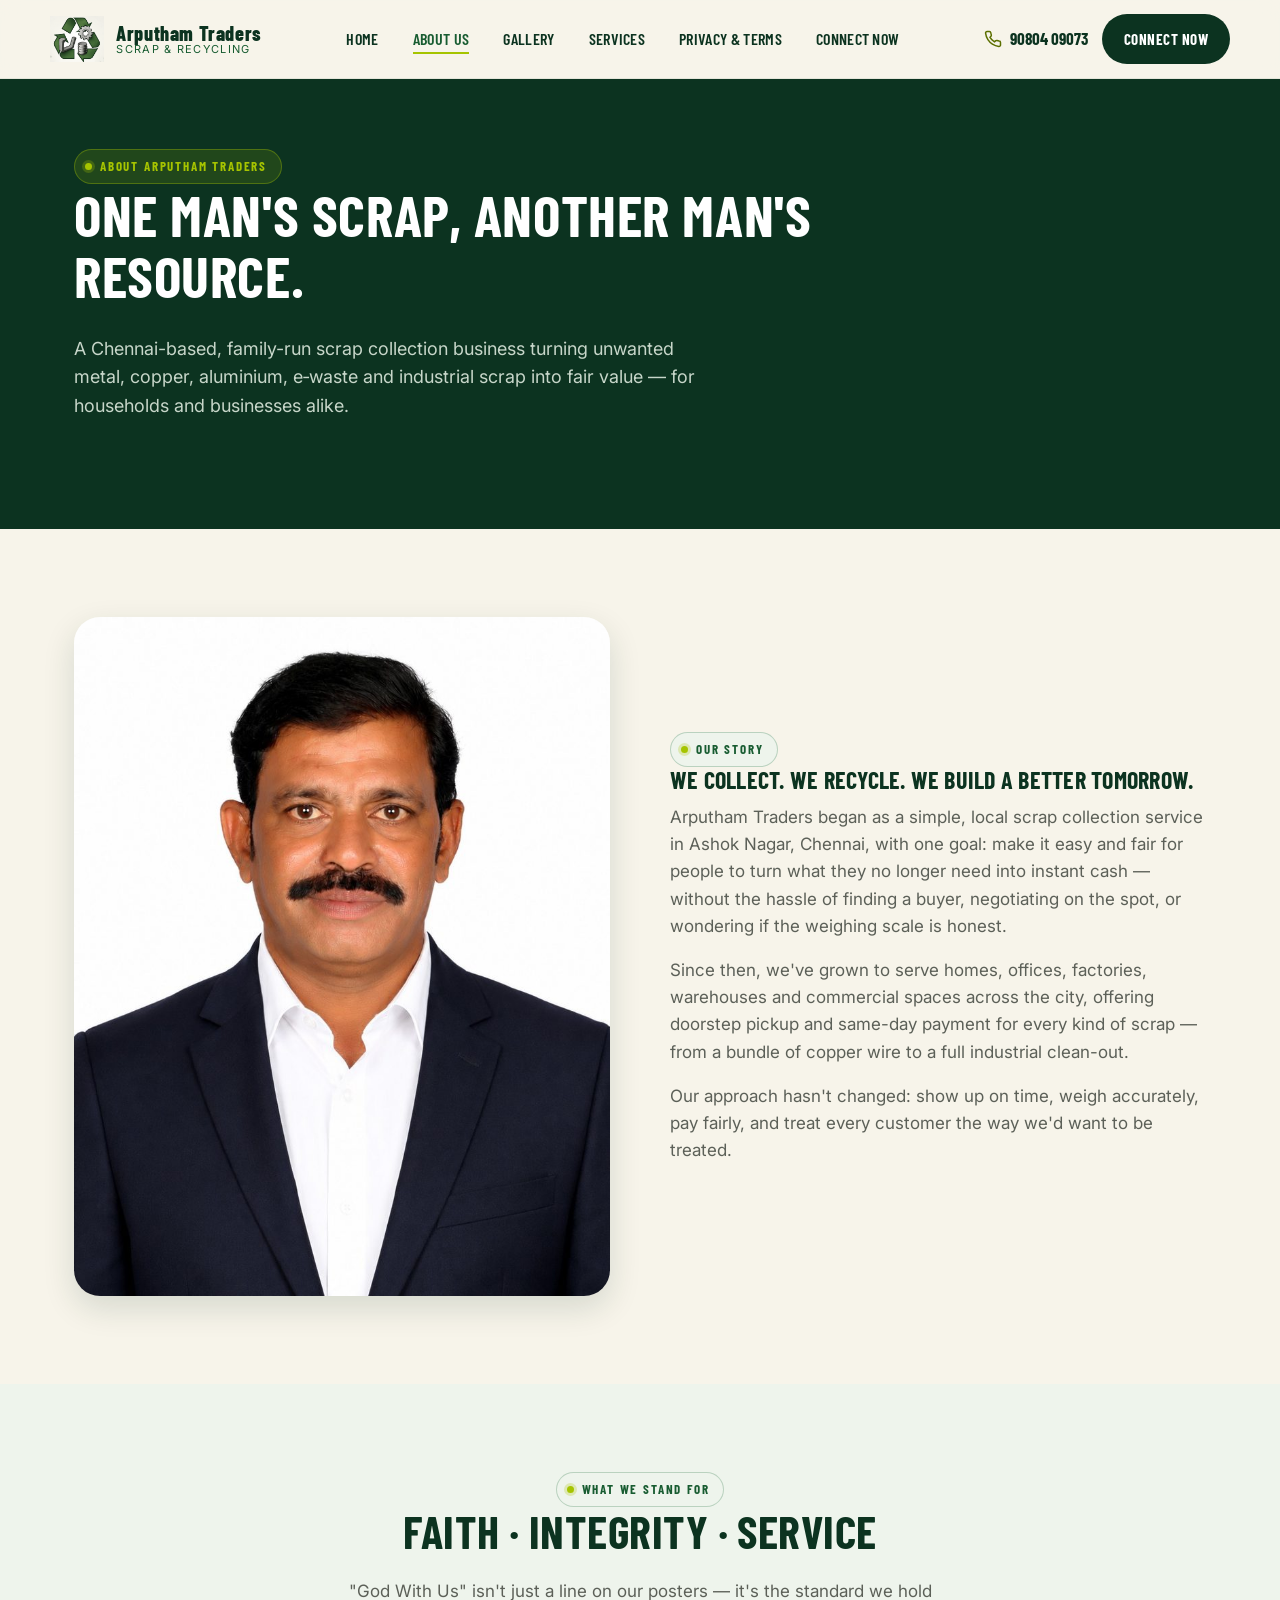
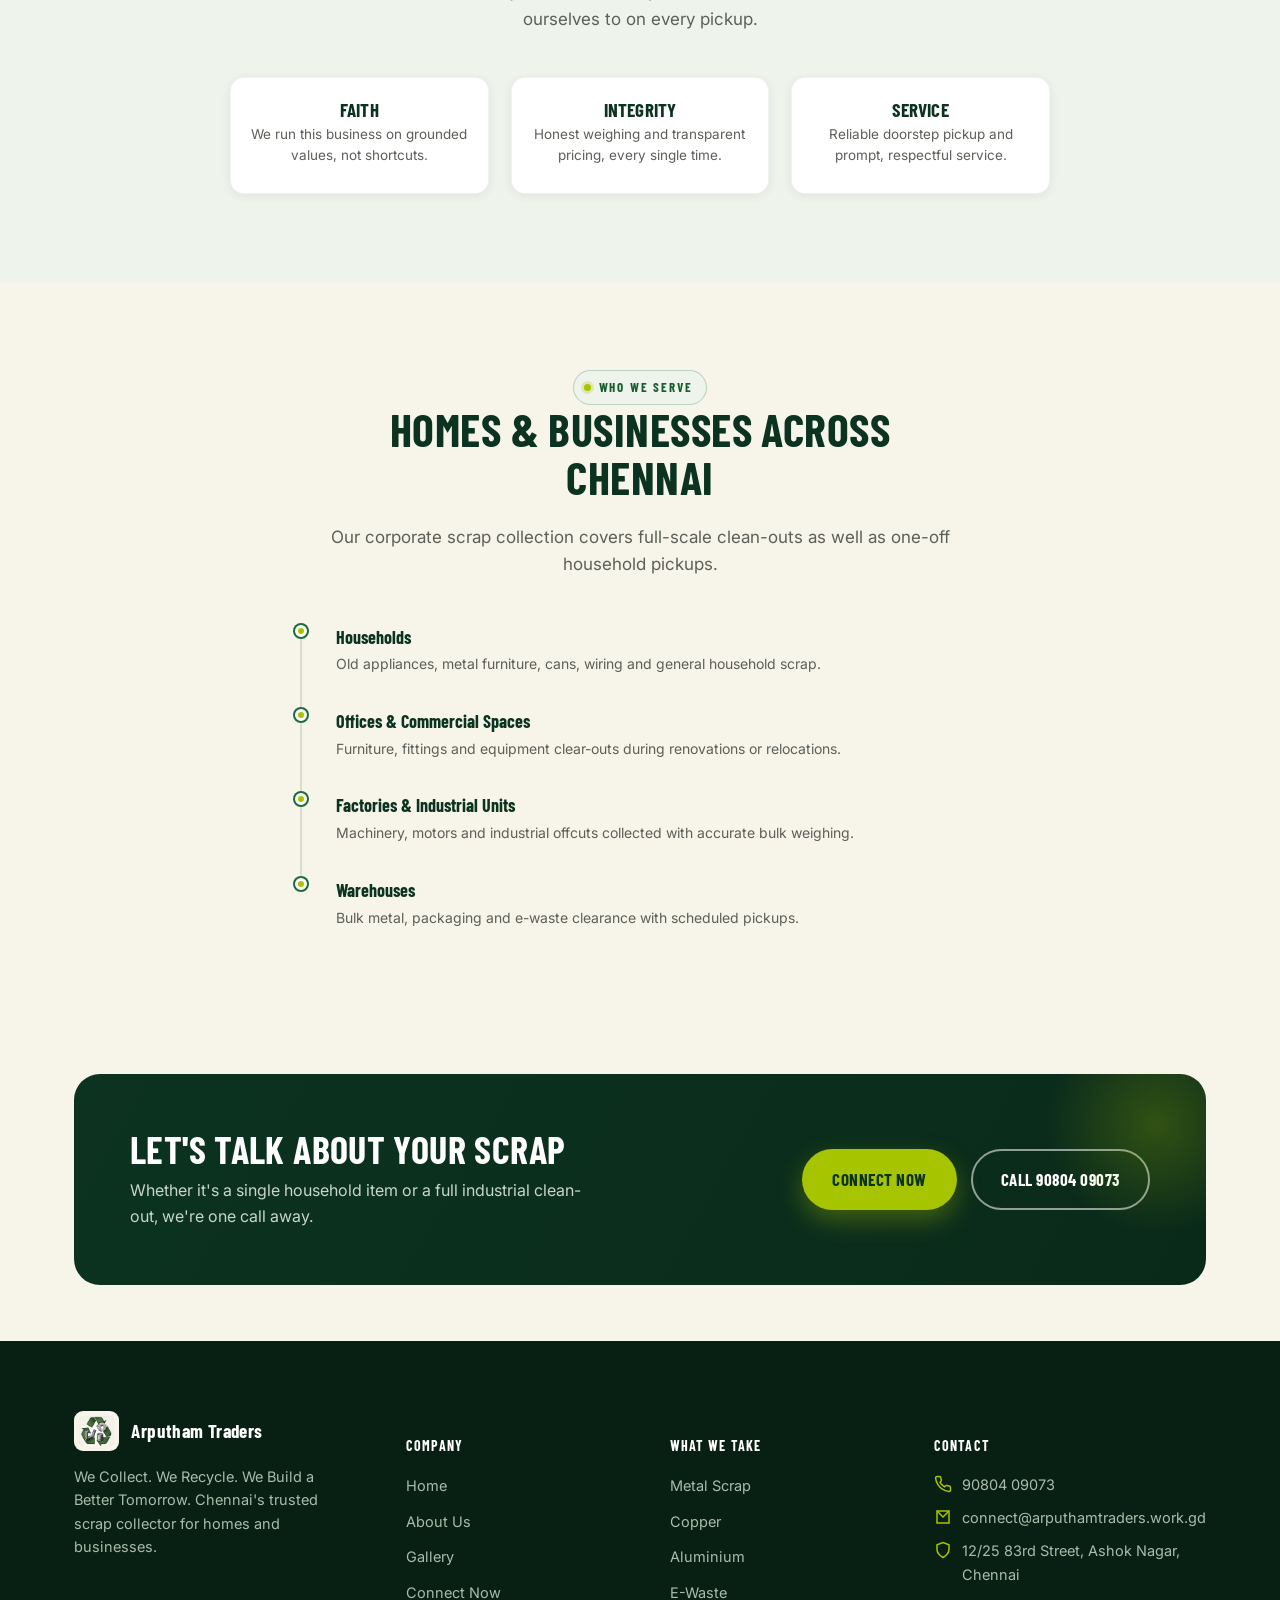
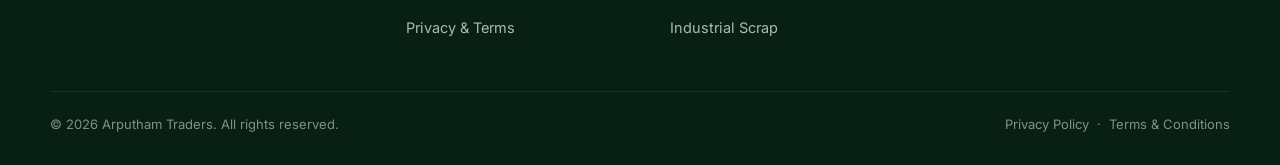
==== about.html @ af2c3561 "new site" ====
<!DOCTYPE html>
<html lang="en">
<head>
<meta charset="UTF-8">
<meta name="viewport" content="width=device-width, initial-scale=1.0">
<title>About Us | Arputham Traders</title>
<meta name="description" content="Learn about Arputham Traders — Chennai's family-run scrap collection business built on faith, integrity and service.">
<link rel="icon" href="assets/img/logo_icon.png">
<link rel="preconnect" href="https://fonts.googleapis.com">
<link href="https://fonts.googleapis.com/css2?family=Barlow+Condensed:wght@600;700;800&family=Inter:wght@400;500;600;700&display=swap" rel="stylesheet">
<link rel="stylesheet" href="assets/css/style.css">
</head>
<body>

<header class="site-header">
  <div class="container nav">
    <a href="index.html" class="brand">
      <img src="assets/img/logo_icon.png" alt="Arputham Traders logo">
      <span class="brand-text"><strong>Arputham Traders</strong><span>Scrap &amp; Recycling</span></span>
    </a>
    <ul class="nav-links">
      <li><a href="index.html" data-page="index.html">Home</a></li>
      <li><a href="about.html" data-page="about.html" class="active">About Us</a></li>
      <li><a href="gallery.html" data-page="gallery.html">Gallery</a></li>
      <li><a href="index.html#services">Services</a></li>
      <li><a href="legal.html" data-page="legal.html">Privacy &amp; Terms</a></li>
      <li><a href="connect.html" data-page="connect.html">Connect Now</a></li>
    </ul>
    <div class="nav-cta">
      <a class="nav-phone" href="tel:+919080409073">
        <svg viewBox="0 0 24 24" fill="none" stroke="currentColor" stroke-width="2"><path d="M22 16.9v3a2 2 0 0 1-2.2 2 19.8 19.8 0 0 1-8.6-3.1 19.5 19.5 0 0 1-6-6A19.8 19.8 0 0 1 2.1 4.2 2 2 0 0 1 4.1 2h3a2 2 0 0 1 2 1.7c.1.9.3 1.8.6 2.7a2 2 0 0 1-.5 2.1L8 9.8a16 16 0 0 0 6 6l1.3-1.3a2 2 0 0 1 2.1-.5c.9.3 1.8.5 2.7.6a2 2 0 0 1 1.9 2z"/></svg>
        90804 09073
      </a>
      <a href="connect.html" class="btn btn--dark btn--sm">Connect Now</a>
    </div>
    <button class="nav-toggle" aria-label="Toggle menu" aria-expanded="false">
      <span></span><span></span><span></span>
    </button>
  </div>
</header>

<section class="about-hero">
  <div class="container" data-reveal>
    <span class="eyebrow">About Arputham Traders</span>
    <h1>One Man's Scrap, Another Man's Resource.</h1>
    <p>A Chennai-based, family-run scrap collection business turning unwanted metal, copper, aluminium, e‑waste and industrial scrap into fair value — for households and businesses alike.</p>
  </div>
</section>

<section class="section">
  <div class="container story-grid">
    <div data-reveal>
      <img src="assets/img/founder.jpg" alt="Founder of Arputham Traders">
    </div>
    <div data-reveal style="--i:1">
      <span class="eyebrow">Our Story</span>
      <h2>We Collect. We Recycle. We Build a Better Tomorrow.</h2>
      <p style="color:var(--muted); font-size:17px;">Arputham Traders began as a simple, local scrap collection service in Ashok Nagar, Chennai, with one goal: make it easy and fair for people to turn what they no longer need into instant cash — without the hassle of finding a buyer, negotiating on the spot, or wondering if the weighing scale is honest.</p>
      <p style="color:var(--muted); font-size:17px;">Since then, we've grown to serve homes, offices, factories, warehouses and commercial spaces across the city, offering doorstep pickup and same-day payment for every kind of scrap — from a bundle of copper wire to a full industrial clean-out.</p>
      <p style="color:var(--muted); font-size:17px;">Our approach hasn't changed: show up on time, weigh accurately, pay fairly, and treat every customer the way we'd want to be treated.</p>
    </div>
  </div>
</section>

<section class="section section--tint">
  <div class="container">
    <div class="section-head center" data-reveal>
      <span class="eyebrow">What We Stand For</span>
      <h2>Faith &middot; Integrity &middot; Service</h2>
      <p>"God With Us" isn't just a line on our posters — it's the standard we hold ourselves to on every pickup.</p>
    </div>
    <div class="cats" data-reveal-group style="grid-template-columns:repeat(3,1fr); max-width:820px; margin:0 auto;">
      <div class="cat-card" data-reveal>
        <h4>Faith</h4>
        <p>We run this business on grounded values, not shortcuts.</p>
      </div>
      <div class="cat-card" data-reveal style="--i:1">
        <h4>Integrity</h4>
        <p>Honest weighing and transparent pricing, every single time.</p>
      </div>
      <div class="cat-card" data-reveal style="--i:2">
        <h4>Service</h4>
        <p>Reliable doorstep pickup and prompt, respectful service.</p>
      </div>
    </div>
  </div>
</section>

<section class="section">
  <div class="container">
    <div class="section-head center" data-reveal>
      <span class="eyebrow">Who We Serve</span>
      <h2>Homes &amp; Businesses Across Chennai</h2>
      <p>Our corporate scrap collection covers full-scale clean-outs as well as one-off household pickups.</p>
    </div>
    <ul class="timeline" data-reveal-group style="max-width:680px; margin:0 auto;">
      <li data-reveal>
        <strong>Households</strong>
        <span>Old appliances, metal furniture, cans, wiring and general household scrap.</span>
      </li>
      <li data-reveal style="--i:1">
        <strong>Offices &amp; Commercial Spaces</strong>
        <span>Furniture, fittings and equipment clear-outs during renovations or relocations.</span>
      </li>
      <li data-reveal style="--i:2">
        <strong>Factories &amp; Industrial Units</strong>
        <span>Machinery, motors and industrial offcuts collected with accurate bulk weighing.</span>
      </li>
      <li data-reveal style="--i:3">
        <strong>Warehouses</strong>
        <span>Bulk metal, packaging and e-waste clearance with scheduled pickups.</span>
      </li>
    </ul>
  </div>
</section>

<section class="section--tight">
  <div class="container">
    <div class="cta-banner" data-reveal>
      <div>
        <h2>Let's Talk About Your Scrap</h2>
        <p>Whether it's a single household item or a full industrial clean-out, we're one call away.</p>
      </div>
      <div class="cta-actions">
        <a href="connect.html" class="btn btn--primary">Connect Now</a>
        <a href="tel:+919080409073" class="btn btn--outline">Call 90804 09073</a>
      </div>
    </div>
  </div>
</section>

<footer class="site-footer">
  <div class="container footer-grid">
    <div>
      <div class="footer-brand">
        <img src="assets/img/logo_icon.png" alt="Arputham Traders">
        <strong>Arputham Traders</strong>
      </div>
      <p style="font-size:14.5px; max-width:280px;">We Collect. We Recycle. We Build a Better Tomorrow. Chennai's trusted scrap collector for homes and businesses.</p>
    </div>
    <div class="footer-col">
      <h5>Company</h5>
      <ul>
        <li><a href="index.html">Home</a></li>
        <li><a href="about.html">About Us</a></li>
        <li><a href="gallery.html" data-page="gallery.html">Gallery</a></li>
        <li><a href="connect.html">Connect Now</a></li>
        <li><a href="legal.html">Privacy &amp; Terms</a></li>
      </ul>
    </div>
    <div class="footer-col">
      <h5>What We Take</h5>
      <ul>
        <li><a href="index.html#services">Metal Scrap</a></li>
        <li><a href="index.html#services">Copper</a></li>
        <li><a href="index.html#services">Aluminium</a></li>
        <li><a href="index.html#services">E-Waste</a></li>
        <li><a href="index.html#services">Industrial Scrap</a></li>
      </ul>
    </div>
    <div class="footer-col">
      <h5>Contact</h5>
      <ul class="footer-contact">
        <li><svg viewBox="0 0 24 24" fill="none" stroke="currentColor" stroke-width="2"><path d="M22 16.9v3a2 2 0 0 1-2.2 2 19.8 19.8 0 0 1-8.6-3.1 19.5 19.5 0 0 1-6-6A19.8 19.8 0 0 1 2.1 4.2 2 2 0 0 1 4.1 2h3a2 2 0 0 1 2 1.7c.1.9.3 1.8.6 2.7a2 2 0 0 1-.5 2.1L8 9.8a16 16 0 0 0 6 6l1.3-1.3a2 2 0 0 1 2.1-.5c.9.3 1.8.5 2.7.6a2 2 0 0 1 1.9 2z"/></svg><a href="tel:+919080409073">90804 09073</a></li>
        <li><svg viewBox="0 0 24 24" fill="none" stroke="currentColor" stroke-width="2"><path d="M4 4h16v16H4z"/><path d="m4 4 8 8 8-8"/></svg><a href="mailto:connect@arputhamtraders.work.gd">connect@arputhamtraders.work.gd</a></li>
        <li><svg viewBox="0 0 24 24" fill="none" stroke="currentColor" stroke-width="2"><path d="M12 22s8-4.5 8-11V5l-8-3-8 3v6c0 6.5 8 11 8 11Z"/></svg><span>12/25 83rd Street, Ashok Nagar, Chennai</span></li>
      </ul>
    </div>
  </div>
  <div class="container footer-bottom">
    <span>&copy; <span data-year></span> Arputham Traders. All rights reserved.</span>
    <span><a href="legal.html#privacy">Privacy Policy</a> &nbsp;&middot;&nbsp; <a href="legal.html#terms">Terms &amp; Conditions</a></span>
  </div>
</footer>

<script src="assets/js/main.js"></script>
</body>
</html>
---- assets/css/style.css ----
/* ==========================================================================
   Arputham Traders — Brand Stylesheet
   Palette pulled from the company's print marketing (deep forest green,
   lime-cash accent, warm gold, cream paper background).
   ========================================================================== */

:root{
  --forest:      #0c3320;   /* deepest green — headers, footer, nav */
  --forest-700:  #123f28;
  --green:       #1c6b3a;   /* mid brand green — icons, links, borders */
  --green-600:   #185c31;
  --green-tint:  #eef4ec;   /* pale green section background */
  --lime:        #a6c400;   /* "CASH!" accent from the posters */
  --lime-ink:    #5c6f00;   /* readable text version of lime */
  --gold:        #c9a227;   /* premium accent — rupee / trust marks */
  --cream:       #f7f4ea;   /* paper background */
  --cream-2:     #efe9d8;
  --ink:         #1a1c17;
  --muted:       #5c6058;
  --white:       #ffffff;
  --rust:        #8a5a34;   /* scrap-metal warm accent, used sparingly */

  --radius-sm: 8px;
  --radius-md: 14px;
  --radius-lg: 26px;

  --shadow-sm: 0 2px 10px rgba(12,51,32,0.08);
  --shadow-md: 0 12px 32px rgba(12,51,32,0.14);
  --shadow-lg: 0 24px 60px rgba(12,51,32,0.22);

  --ease: cubic-bezier(.22,.88,.32,1);
  --container: 1180px;
}

*, *::before, *::after{ box-sizing: border-box; }
html{ scroll-behavior: smooth; }

body{
  margin:0;
  font-family: 'Inter', system-ui, -apple-system, sans-serif;
  color: var(--ink);
  background: var(--cream);
  line-height: 1.6;
  -webkit-font-smoothing: antialiased;
}

h1,h2,h3,h4{
  font-family: 'Barlow Condensed', 'Inter', sans-serif;
  font-weight: 700;
  text-transform: uppercase;
  letter-spacing: 0.01em;
  line-height: 1.05;
  margin: 0 0 .5em;
  color: var(--forest);
}

p{ margin: 0 0 1em; }
a{ color: inherit; text-decoration: none; }
img{ max-width: 100%; display: block; }
ul{ padding-left: 1.2em; }

.container{
  width: 100%;
  max-width: var(--container);
  margin: 0 auto;
  padding: 0 24px;
}

.eyebrow{
  display:inline-flex;
  align-items:center;
  gap:8px;
  font-family:'Barlow Condensed', sans-serif;
  font-weight:700;
  letter-spacing:.14em;
  text-transform:uppercase;
  font-size: 13px;
  color: var(--green-600);
  background: var(--green-tint);
  border: 1px solid rgba(28,107,58,0.25);
  padding: 6px 14px 6px 10px;
  border-radius: 100px;
}
.eyebrow::before{
  content:"";
  width:7px; height:7px; border-radius:50%;
  background: var(--lime);
  box-shadow: 0 0 0 3px rgba(166,196,0,0.25);
}

.section{ padding: 88px 0; }
.section--tight{ padding: 56px 0; }
.section--forest{ background: var(--forest); color: #dfe8e0; }
.section--forest h2, .section--forest h3{ color: var(--white); }
.section--tint{ background: var(--green-tint); }

.section-head{
  max-width: 640px;
  margin: 0 0 44px;
}
.section-head.center{ margin-left:auto; margin-right:auto; text-align:center; }
.section-head h2{ font-size: clamp(30px, 4vw, 46px); }
.section-head p{ color: var(--muted); font-size: 17px; }
.section--forest .section-head p{ color:#b9c8bd; }

/* ---------- Buttons ---------- */
.btn{
  display:inline-flex;
  align-items:center;
  justify-content:center;
  gap:10px;
  font-family:'Barlow Condensed', sans-serif;
  font-weight:700;
  font-size:17px;
  letter-spacing:.03em;
  text-transform:uppercase;
  padding: 15px 28px;
  border-radius: 100px;
  border: 2px solid transparent;
  cursor:pointer;
  transition: transform .35s var(--ease), box-shadow .35s var(--ease), background .25s ease, color .25s ease;
}
.btn:hover{ transform: translateY(-3px); }
.btn:active{ transform: translateY(-1px); }

.btn--primary{
  background: var(--lime);
  color: var(--forest);
  box-shadow: 0 10px 24px rgba(166,196,0,0.35);
}
.btn--primary:hover{ box-shadow: 0 16px 32px rgba(166,196,0,0.45); }

.btn--outline{
  background: transparent;
  border-color: rgba(255,255,255,0.55);
  color: var(--white);
}
.btn--outline:hover{ background: rgba(255,255,255,0.1); }

.btn--dark{
  background: var(--forest);
  color: var(--white);
}
.btn--dark:hover{ background: var(--forest-700); box-shadow: var(--shadow-md); }

.btn--gold{
  background: var(--gold);
  color: var(--forest);
  box-shadow: 0 10px 24px rgba(201,162,39,0.35);
}

.btn--block{ width:100%; }
.btn--sm{ padding: 11px 20px; font-size:15px; }

/* ---------- Header / Nav ---------- */
.site-header{
  position: sticky;
  top:0;
  z-index: 100;
  background: rgba(247,244,234,0.9);
  backdrop-filter: blur(10px);
  border-bottom: 1px solid rgba(12,51,32,0.08);
}
.nav{
  display:flex;
  align-items:center;
  justify-content:space-between;
  padding: 14px 0;
}
.brand{
  display:flex;
  align-items:center;
  gap:12px;
}
.brand img{ height: 46px; width:auto; }
.brand-text{ line-height:1.05; }
.brand-text strong{
  display:block;
  font-family:'Barlow Condensed', sans-serif;
  font-weight:800;
  font-size:20px;
  letter-spacing:.03em;
  color: var(--forest);
}
.brand-text span{
  display:block;
  font-size:11px;
  letter-spacing:.12em;
  text-transform:uppercase;
  color: var(--green-600);
}

.nav-links{
  display:flex;
  align-items:center;
  gap:34px;
  list-style:none;
  margin:0; padding:0;
}
.nav-links a{
  font-family:'Barlow Condensed', sans-serif;
  font-weight:600;
  font-size:16px;
  letter-spacing:.02em;
  text-transform:uppercase;
  color: var(--forest);
  position:relative;
  padding: 4px 0;
}
.nav-links a::after{
  content:"";
  position:absolute; left:0; right:100%; bottom:-2px;
  height:2px; background: var(--lime);
  transition: right .3s var(--ease);
}
.nav-links a:hover::after, .nav-links a.active::after{ right:0; }
.nav-links a.active{ color: var(--green-600); }

.nav-cta{ display:flex; align-items:center; gap:14px; }
.nav-phone{
  display:flex; align-items:center; gap:8px;
  font-family:'Barlow Condensed', sans-serif;
  font-weight:700; font-size:17px; color: var(--forest);
}
.nav-phone svg{ width:18px; height:18px; color: var(--lime-ink); }

.nav-toggle{
  display:none;
  flex-direction:column;
  gap:5px;
  background:none; border:none; cursor:pointer;
  padding: 6px;
}
.nav-toggle span{
  width:26px; height:2.5px; background: var(--forest); border-radius:2px;
  transition: transform .3s var(--ease), opacity .3s var(--ease);
}

/* ---------- Hero ---------- */
.hero{
  position:relative;
  overflow:hidden;
  background: radial-gradient(1100px 620px at 78% -10%, #163f27 0%, var(--forest) 55%, #082013 100%);
  color: var(--white);
  padding: 64px 0 0;
}
.hero-grid{
  display:grid;
  grid-template-columns: 1.05fr .95fr;
  gap: 40px;
  align-items:center;
}
.hero-copy .eyebrow{
  background: rgba(166,196,0,0.14);
  border-color: rgba(166,196,0,0.35);
  color: var(--lime);
}
.hero-copy .eyebrow::before{ background: var(--lime); }
.hero h1{
  color: var(--white);
  font-size: clamp(42px, 6vw, 74px);
  margin: 18px 0 18px;
}
.hero h1 .hl{ color: var(--lime); }
.hero-copy p.lead{
  font-family:'Inter', sans-serif;
  text-transform:none;
  font-size: 19px;
  color: #cddccf;
  max-width: 520px;
}
.hero-actions{
  display:flex; flex-wrap:wrap; gap:16px;
  margin-top: 30px;
}
.hero-trust{
  display:flex; flex-wrap:wrap;
  gap: 26px;
  margin-top: 46px;
  padding-top: 26px;
  border-top: 1px solid rgba(255,255,255,0.14);
}
.hero-trust div{ display:flex; align-items:center; gap:10px; font-size:14px; color:#c4d3c6; }
.hero-trust svg{ width:20px; height:20px; color: var(--lime); flex:none; }

.hero-visual{
  position:relative;
  align-self:end;
  padding-top: 30px;
}
.hero-visual .frame{
  position:relative;
  border-radius: var(--radius-lg) var(--radius-lg) 0 0;
  overflow:hidden;
  box-shadow: var(--shadow-lg);
  border: 1px solid rgba(255,255,255,0.12);
}
.hero-visual img{ width:100%; height: 430px; object-fit:cover; display:block; }
.hero-visual .cash-badge{
  position:absolute;
  top: -26px; left: -18px;
  background: var(--lime);
  color: var(--forest);
  font-family:'Barlow Condensed', sans-serif;
  font-weight:800;
  text-align:center;
  border-radius:50%;
  width: 118px; height:118px;
  display:flex; flex-direction:column; align-items:center; justify-content:center;
  line-height:1.05;
  box-shadow: var(--shadow-md);
  transform: rotate(-8deg);
}
.hero-visual .cash-badge span{ font-size: 20px; }
.hero-visual .cash-badge small{ font-size:10px; letter-spacing:.08em; font-weight:700; }

.hero-wave{
  display:block; width:100%; height:auto; margin-top: 54px;
}

/* ---------- Trust / stats strip ---------- */
.strip{
  background: var(--white);
  border-top: 1px solid rgba(12,51,32,0.08);
  border-bottom: 1px solid rgba(12,51,32,0.08);
}
.strip .container{
  display:grid;
  grid-template-columns: repeat(4,1fr);
  gap: 20px;
  padding: 34px 24px;
}
.strip-item{ display:flex; align-items:center; gap:14px; }
.strip-item .ico{
  width:46px; height:46px; flex:none;
  border-radius: 12px;
  background: var(--green-tint);
  display:flex; align-items:center; justify-content:center;
  color: var(--green);
}
.strip-item .ico svg{ width:24px; height:24px; }
.strip-item strong{ display:block; font-size:15px; color: var(--forest); }
.strip-item span{ font-size:13px; color: var(--muted); }

/* ---------- Category cards ---------- */
.cats{
  display:grid;
  grid-template-columns: repeat(5, 1fr);
  gap: 22px;
}
.cat-card{
  background: var(--white);
  border-radius: var(--radius-md);
  padding: 22px 18px 26px;
  text-align:center;
  box-shadow: var(--shadow-sm);
  border: 1px solid rgba(12,51,32,0.06);
  transition: transform .4s var(--ease), box-shadow .4s var(--ease);
}
.cat-card:hover{ transform: translateY(-8px); box-shadow: var(--shadow-md); }
.cat-card .photo{
  width: 96px; height:96px; margin: 0 auto 16px;
  border-radius:50%;
  overflow:hidden;
  border: 4px solid var(--green-tint);
}
.cat-card .photo img{ width:100%; height:100%; object-fit:cover; }
.cat-card h4{ font-size:19px; margin-bottom:4px; color: var(--forest); }
.cat-card p{ font-size:13.5px; color: var(--muted); margin:0; }

/* ---------- Process steps ---------- */
.steps{
  display:grid;
  grid-template-columns: repeat(4,1fr);
  gap: 24px;
  counter-reset: step;
}
.step{
  position:relative;
  background: var(--white);
  border-radius: var(--radius-md);
  padding: 30px 24px 26px;
  border: 1px solid rgba(12,51,32,0.07);
}
.step::before{
  counter-increment: step;
  content: counter(step, decimal-leading-zero);
  font-family:'Barlow Condensed', sans-serif;
  font-weight:800;
  font-size: 15px;
  color: var(--forest);
  background: var(--lime);
  width: 34px; height:34px;
  border-radius:50%;
  display:flex; align-items:center; justify-content:center;
  margin-bottom: 18px;
}
.step h4{ font-size:20px; margin-bottom:6px; }
.step p{ font-size:14.5px; color: var(--muted); margin:0; }
.steps-row{ position:relative; }

/* ---------- Feature list (why us) ---------- */
.features{
  display:grid;
  grid-template-columns: repeat(2, 1fr);
  gap: 20px 28px;
}
.feature{
  display:flex; gap:16px; align-items:flex-start;
}
.feature .ico{
  width:44px; height:44px; flex:none;
  border-radius: 12px;
  background: rgba(255,255,255,0.08);
  border: 1px solid rgba(255,255,255,0.15);
  display:flex; align-items:center; justify-content:center;
  color: var(--lime);
}
.section--forest .feature h4{ color: var(--white); font-size:18px; margin-bottom:4px;}
.section--forest .feature p{ color:#b9c8bd; font-size:14.5px; margin:0; }

/* ---------- Founder / split section ---------- */
.split{
  display:grid;
  grid-template-columns: .8fr 1.2fr;
  gap: 56px;
  align-items:center;
}
.split-media{ position:relative; }
.split-media .photo-frame{
  border-radius: var(--radius-lg);
  overflow:hidden;
  box-shadow: var(--shadow-md);
  border: 1px solid rgba(12,51,32,0.08);
}
.split-media img{ width:100%; object-fit:cover; height: 460px; }
.split-media .tag{
  position:absolute; bottom:-18px; right:-18px;
  background: var(--forest);
  color: var(--white);
  padding: 16px 22px;
  border-radius: var(--radius-md);
  box-shadow: var(--shadow-md);
  font-family:'Barlow Condensed', sans-serif;
}
.split-media .tag strong{ display:block; color: var(--lime); font-size: 26px; }
.split-media .tag span{ font-size:12px; letter-spacing:.06em; text-transform:uppercase; color:#cfe0d1; }

.values{
  display:grid;
  grid-template-columns: repeat(3,1fr);
  gap: 16px;
  margin-top: 28px;
}
.value-pill{
  background: var(--green-tint);
  border-radius: var(--radius-sm);
  padding: 16px;
  text-align:center;
  border: 1px solid rgba(28,107,58,0.12);
}
.value-pill strong{ display:block; font-family:'Barlow Condensed',sans-serif; font-size:18px; color: var(--forest); }
.value-pill span{ font-size:12.5px; color: var(--muted); }

/* ---------- CTA banner ---------- */
.cta-banner{
  background: linear-gradient(120deg, var(--forest) 0%, #0a2a19 100%);
  border-radius: var(--radius-lg);
  padding: 56px;
  display:flex;
  align-items:center;
  justify-content:space-between;
  gap: 30px;
  flex-wrap:wrap;
  color: var(--white);
  position:relative;
  overflow:hidden;
}
.cta-banner::after{
  content:"";
  position:absolute; right:-60px; top:-60px;
  width:220px; height:220px; border-radius:50%;
  background: radial-gradient(circle, rgba(166,196,0,0.25), transparent 70%);
}
.cta-banner h2{ color:var(--white); margin-bottom:8px; font-size: clamp(26px,3.4vw,38px); }
.cta-banner p{ color:#c7d6c9; margin:0; max-width:460px; }
.cta-actions{ display:flex; gap:14px; flex-wrap:wrap; }

/* ---------- Footer ---------- */
.site-footer{
  background: #082013;
  color: #a9bcac;
  padding-top: 70px;
}
.footer-grid{
  display:grid;
  grid-template-columns: 1.3fr 1fr 1fr 1.1fr;
  gap: 40px;
  padding-bottom: 50px;
  border-bottom: 1px solid rgba(255,255,255,0.08);
}
.footer-brand{ display:flex; gap:12px; align-items:center; margin-bottom:14px; }
.footer-brand img{ height:40px; background: var(--cream); padding:5px; border-radius:9px; }
.footer-brand strong{ color:var(--white); font-family:'Barlow Condensed',sans-serif; font-size:19px; letter-spacing:.02em; }
.footer-col h5{
  color: var(--white);
  font-family:'Barlow Condensed', sans-serif;
  letter-spacing:.08em;
  font-size:14px;
  text-transform:uppercase;
  margin-bottom:16px;
}
.footer-col ul{ list-style:none; padding:0; margin:0; display:flex; flex-direction:column; gap:10px; }
.footer-col a{ font-size:14.5px; }
.footer-col a:hover{ color: var(--lime); }
.footer-contact li{ display:flex; gap:10px; font-size:14.5px; align-items:flex-start; }
.footer-contact svg{ width:18px; height:18px; flex:none; margin-top:2px; color: var(--lime); }
.footer-bottom{
  display:flex; justify-content:space-between; align-items:center;
  padding: 22px 0 30px;
  font-size:13px;
  flex-wrap:wrap; gap:10px;
  color: #7f9182;
}
.footer-bottom a:hover{ color: var(--lime); }

/* ---------- Connect / form page ---------- */
.connect-grid{
  display:grid;
  grid-template-columns: 1fr 1.15fr;
  gap: 46px;
  align-items:start;
}
.info-card{
  background: var(--forest);
  color:#dfe8e0;
  border-radius: var(--radius-lg);
  padding: 40px;
}
.info-card h3{ color:var(--white); }
.info-list{ list-style:none; padding:0; margin: 22px 0 0; display:flex; flex-direction:column; gap:20px; }
.info-list li{ display:flex; gap:14px; align-items:flex-start; }
.info-list .ico{
  width:42px; height:42px; flex:none; border-radius:11px;
  background: rgba(166,196,0,0.15);
  display:flex; align-items:center; justify-content:center;
  color: var(--lime);
}
.info-list strong{ display:block; color:var(--white); font-size:15px; }
.info-list span, .info-list a{ font-size:14px; color:#b9c8bd; }
.info-list a:hover{ color: var(--lime); }

.form-card{
  background: var(--white);
  border-radius: var(--radius-lg);
  padding: 10px;
  box-shadow: var(--shadow-md);
  border: 1px solid rgba(12,51,32,0.07);
}
.form-card .form-head{ padding: 26px 26px 0; }
.gform-embed{
  width:100%;
  min-height: 1061px; /* matches this form's actual embed height from Google's
                          "Embed HTML" dialog — update if you add/remove fields */
  border:0;
  border-radius: var(--radius-md);
  display:block;
}
.gform-placeholder{
  margin: 20px;
  border: 2px dashed rgba(28,107,58,0.35);
  border-radius: var(--radius-md);
  background: var(--green-tint);
  padding: 46px 28px;
  text-align:center;
  color: var(--green-600);
}
.gform-placeholder svg{ width:38px; height:38px; margin-bottom:14px; color: var(--green); }
.gform-placeholder code{
  display:block;
  margin-top:14px;
  background: rgba(12,51,32,0.06);
  padding: 10px 12px;
  border-radius: 8px;
  font-size:12.5px;
  word-break: break-all;
  color: var(--forest);
}

.map-embed{
  border-radius: var(--radius-md);
  overflow:hidden;
  border: 1px solid rgba(255,255,255,0.15);
  margin-top: 24px;
}
.map-embed iframe{ width:100%; height:220px; border:0; filter: grayscale(.2) contrast(1.05); }

/* ---------- Legal page ---------- */
.legal-shell{
  display:grid;
  grid-template-columns: 260px 1fr;
  gap: 50px;
  align-items:start;
}
.legal-nav{
  position:sticky; top: 110px;
  background: var(--white);
  border-radius: var(--radius-md);
  border: 1px solid rgba(12,51,32,0.08);
  padding: 22px;
}
.legal-nav h5{
  font-family:'Barlow Condensed',sans-serif; letter-spacing:.08em; text-transform:uppercase;
  font-size:13px; color: var(--muted); margin-bottom:14px;
}
.legal-nav ul{ list-style:none; padding:0; margin:0; display:flex; flex-direction:column; gap:2px; }
.legal-nav a{
  display:block; padding:9px 10px; border-radius:8px; font-size:14.5px; color: var(--ink);
}
.legal-nav a:hover, .legal-nav a.active{ background: var(--green-tint); color: var(--green-600); }

.legal-content{
  background: var(--white);
  border-radius: var(--radius-lg);
  border: 1px solid rgba(12,51,32,0.08);
  padding: 46px;
}
.legal-content h2{ font-size: 30px; scroll-margin-top: 110px; }
.legal-content h3{ font-size: 21px; margin-top:34px; scroll-margin-top: 110px; color: var(--forest); }
.legal-content p, .legal-content li{ color:#3d4038; font-size:15.5px; }
.legal-content ul{ margin-bottom: 1em; }
.legal-updated{
  display:inline-block;
  font-size:13px;
  color: var(--green-600);
  background: var(--green-tint);
  padding: 5px 12px;
  border-radius: 100px;
  margin-bottom: 18px;
}
.legal-divider{ height:1px; background: rgba(12,51,32,0.1); margin: 34px 0; border:none; }

/* ---------- About page ---------- */
.about-hero{
  background: var(--forest);
  color: var(--white);
  padding: 70px 0 90px;
}
.about-hero .eyebrow{ background: rgba(166,196,0,0.14); border-color: rgba(166,196,0,0.35); color: var(--lime); }
.about-hero h1{ color:var(--white); font-size: clamp(38px,5vw,58px); max-width: 780px; }
.about-hero p{ color:#c7d6c9; max-width:640px; font-size:18px; text-transform:none; font-family:'Inter',sans-serif; }

.story-grid{
  display:grid;
  grid-template-columns: 1fr 1fr;
  gap: 60px;
  align-items:center;
}
.story-grid img{ border-radius: var(--radius-lg); box-shadow: var(--shadow-md); }

.timeline{ list-style:none; padding:0; margin:0; }
.timeline li{
  position:relative;
  padding: 0 0 30px 34px;
  border-left: 2px solid rgba(12,51,32,0.12);
}
.timeline li:last-child{ border-color: transparent; padding-bottom:0; }
.timeline li::before{
  content:"";
  position:absolute; left:-7px; top:2px;
  width:12px; height:12px; border-radius:50%;
  background: var(--lime);
  border: 3px solid var(--white);
  box-shadow: 0 0 0 2px var(--green);
}
.timeline strong{ display:block; color: var(--forest); font-family:'Barlow Condensed',sans-serif; font-size:18px; }
.timeline span{ font-size:14px; color: var(--muted); }

/* ---------- Reveal-on-scroll (vanilla, framer-motion-style easing) ---------- */
[data-reveal]{
  opacity:0;
  transform: translateY(26px);
  transition: opacity .8s var(--ease), transform .8s var(--ease);
}
[data-reveal].is-visible{ opacity:1; transform:none; }
[data-reveal-group] [data-reveal]{ transition-delay: calc(var(--i,0) * 90ms); }

@media (prefers-reduced-motion: reduce){
  [data-reveal]{ opacity:1; transform:none; transition:none; }
  html{ scroll-behavior:auto; }
}

/* ---------- Responsive ---------- */
@media (max-width: 980px){
  .hero-grid{ grid-template-columns:1fr; }
  .hero-visual{ order:-1; }
  .cats{ grid-template-columns: repeat(3,1fr); }
  .steps{ grid-template-columns: repeat(2,1fr); }
  .features{ grid-template-columns: 1fr; }
  .split{ grid-template-columns:1fr; }
  .split-media img{ height:340px; }
  .connect-grid{ grid-template-columns:1fr; }
  .legal-shell{ grid-template-columns:1fr; }
  .legal-nav{ position:static; }
  .footer-grid{ grid-template-columns: 1fr 1fr; }
  .story-grid{ grid-template-columns:1fr; }
  .strip .container{ grid-template-columns: repeat(2,1fr); }
}
@media (max-width: 720px){
  .nav-links, .nav-phone{ display:none; }
  .nav-toggle{ display:flex; }
  .nav.open .nav-links{
    display:flex; position:absolute; top:100%; left:0; right:0;
    flex-direction:column; background: var(--cream); padding: 20px 24px 26px;
    border-bottom: 1px solid rgba(12,51,32,0.1); gap:16px;
  }
  .cats{ grid-template-columns: repeat(2,1fr); }
  .steps{ grid-template-columns: 1fr; }
  .cta-banner{ padding: 34px 26px; }
  .legal-content{ padding: 28px 22px; }
  .footer-grid{ grid-template-columns: 1fr; }
  .gform-embed{ min-height: 1250px; } /* small buffer for text wrapping on narrow screens */
}

/* ==========================================================================
   Gallery page — additive only, doesn't touch any existing rules above.
   ========================================================================== */
.gallery-filter{
  display:flex; flex-wrap:wrap; gap:10px;
  margin-bottom: 34px;
}
.gallery-filter button{
  font-family:'Barlow Condensed', sans-serif;
  font-weight:700; letter-spacing:.03em; text-transform:uppercase;
  font-size:14px;
  padding: 9px 18px;
  border-radius: 100px;
  border: 1px solid rgba(12,51,32,0.18);
  background: var(--white);
  color: var(--forest);
  cursor:pointer;
  transition: background .25s ease, color .25s ease, border-color .25s ease;
}
.gallery-filter button:hover{ border-color: var(--green); }
.gallery-filter button.active{
  background: var(--forest); color: var(--white); border-color: var(--forest);
}

.gallery-grid{
  display:grid;
  grid-template-columns: repeat(3, 1fr);
  grid-auto-rows: 220px;
  gap: 18px;
}
.gallery-item{
  position:relative;
  border-radius: var(--radius-md);
  overflow:hidden;
  box-shadow: var(--shadow-sm);
  cursor:pointer;
}
.gallery-item.tall{ grid-row: span 2; }
.gallery-item.wide{ grid-column: span 2; }
.gallery-item img, .gallery-item video{
  width:100%; height:100%; object-fit:cover; display:block;
  transition: transform .5s var(--ease);
}
.gallery-item:hover img, .gallery-item:hover video{ transform: scale(1.06); }
.gallery-item .cap{
  position:absolute; left:0; right:0; bottom:0;
  padding: 14px 16px;
  background: linear-gradient(0deg, rgba(8,32,19,0.85), transparent);
  color: var(--white);
  font-size:13.5px;
  font-family:'Barlow Condensed', sans-serif;
  letter-spacing:.02em;
  text-transform:uppercase;
}
.gallery-item .play{
  position:absolute; inset:0;
  display:flex; align-items:center; justify-content:center;
  background: rgba(8,32,19,0.15);
}
.gallery-item .play svg{
  width:52px; height:52px; color:var(--white);
  filter: drop-shadow(0 4px 10px rgba(0,0,0,.4));
}

/* Lightbox */
.lightbox{
  position:fixed; inset:0; z-index:200;
  background: rgba(6,20,12,0.92);
  display:none;
  align-items:center; justify-content:center;
  padding: 40px;
}
.lightbox.open{ display:flex; }
.lightbox-inner{ max-width:900px; width:100%; position:relative; }
.lightbox-inner img, .lightbox-inner video{
  width:100%; max-height:78vh; object-fit:contain; border-radius: var(--radius-md);
  background:#000;
}
.lightbox-close{
  position:absolute; top:-56px; right:0;
  width:44px; height:44px; border-radius:50%;
  background: rgba(255,255,255,0.12); border:1px solid rgba(255,255,255,0.25);
  color:#fff; display:flex; align-items:center; justify-content:center;
  cursor:pointer;
}
.lightbox-cap{ color:#cfe0d1; text-align:center; margin-top:14px; font-size:14.5px; }

@media (max-width: 980px){
  .gallery-grid{ grid-template-columns: repeat(2,1fr); grid-auto-rows:190px; }
}
@media (max-width: 560px){
  .gallery-grid{ grid-template-columns: 1fr 1fr; grid-auto-rows:150px; }
  .gallery-item.wide{ grid-column: span 2; }
}
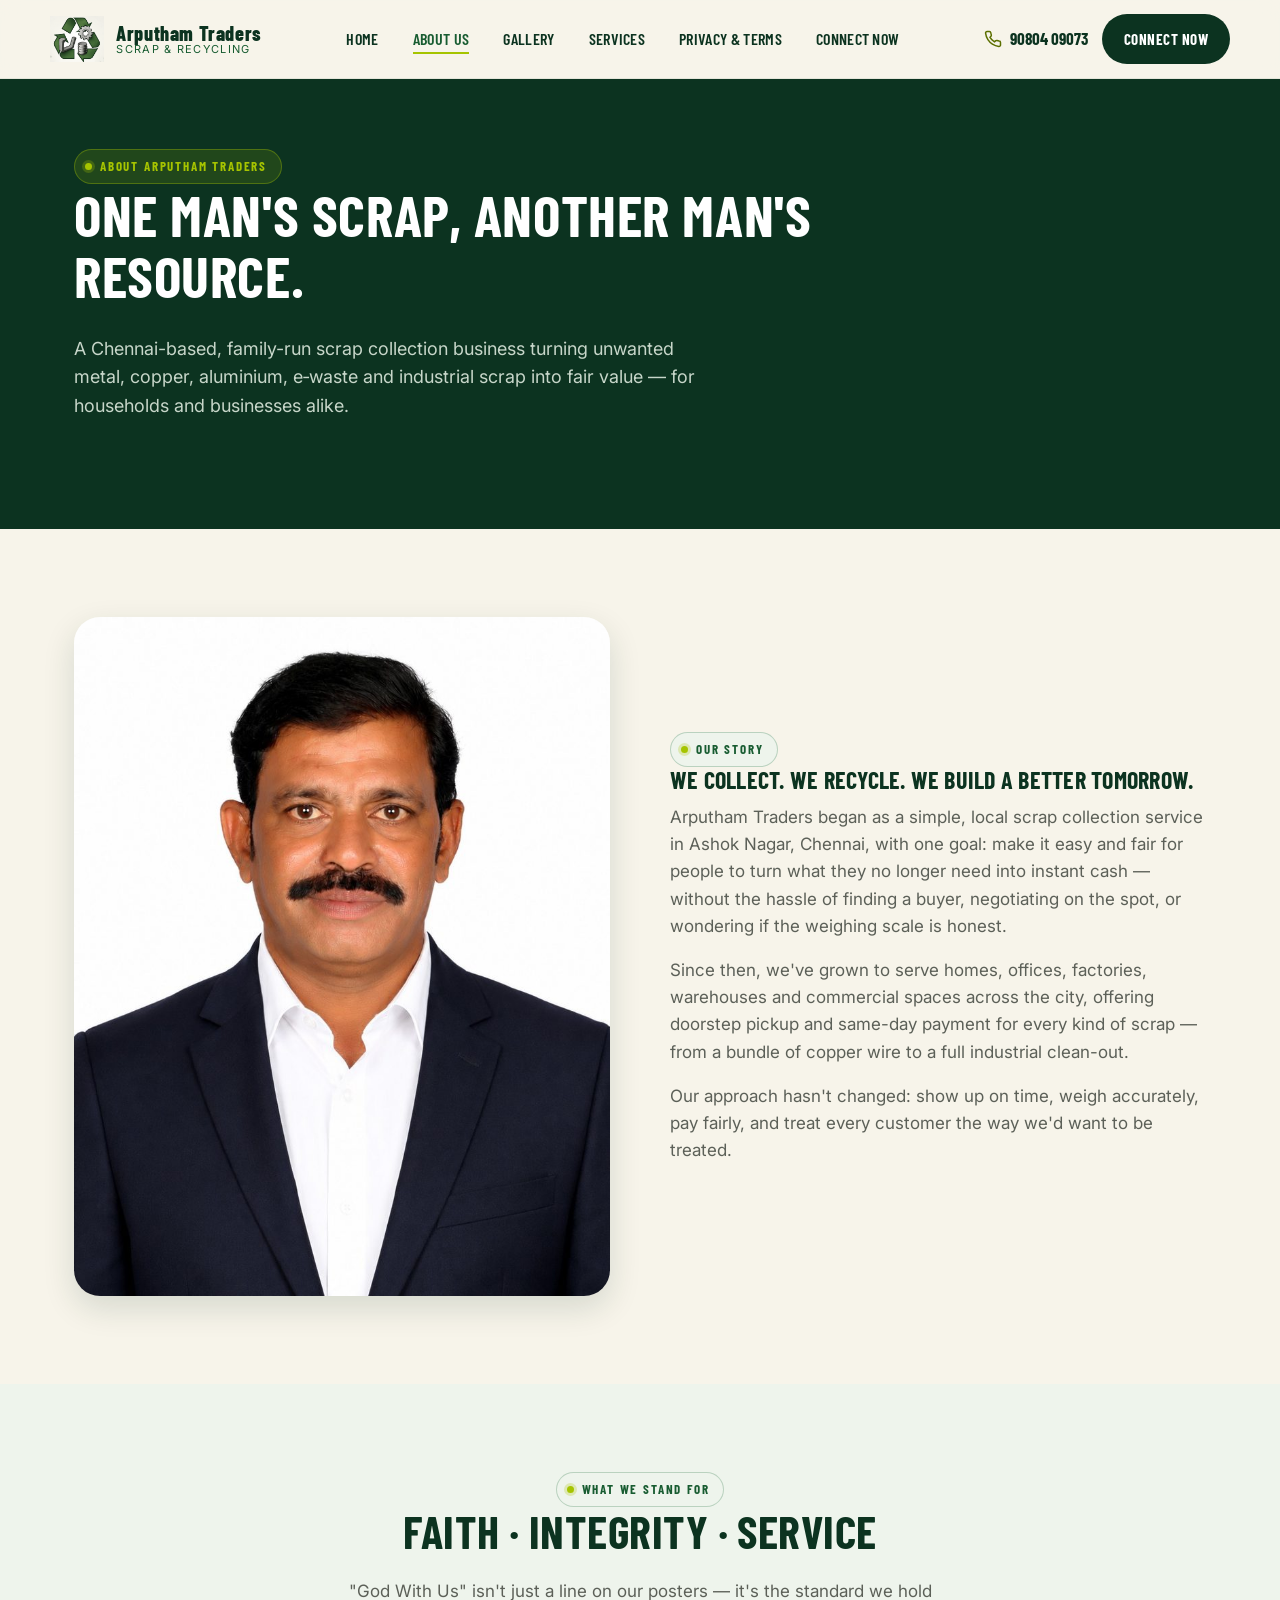
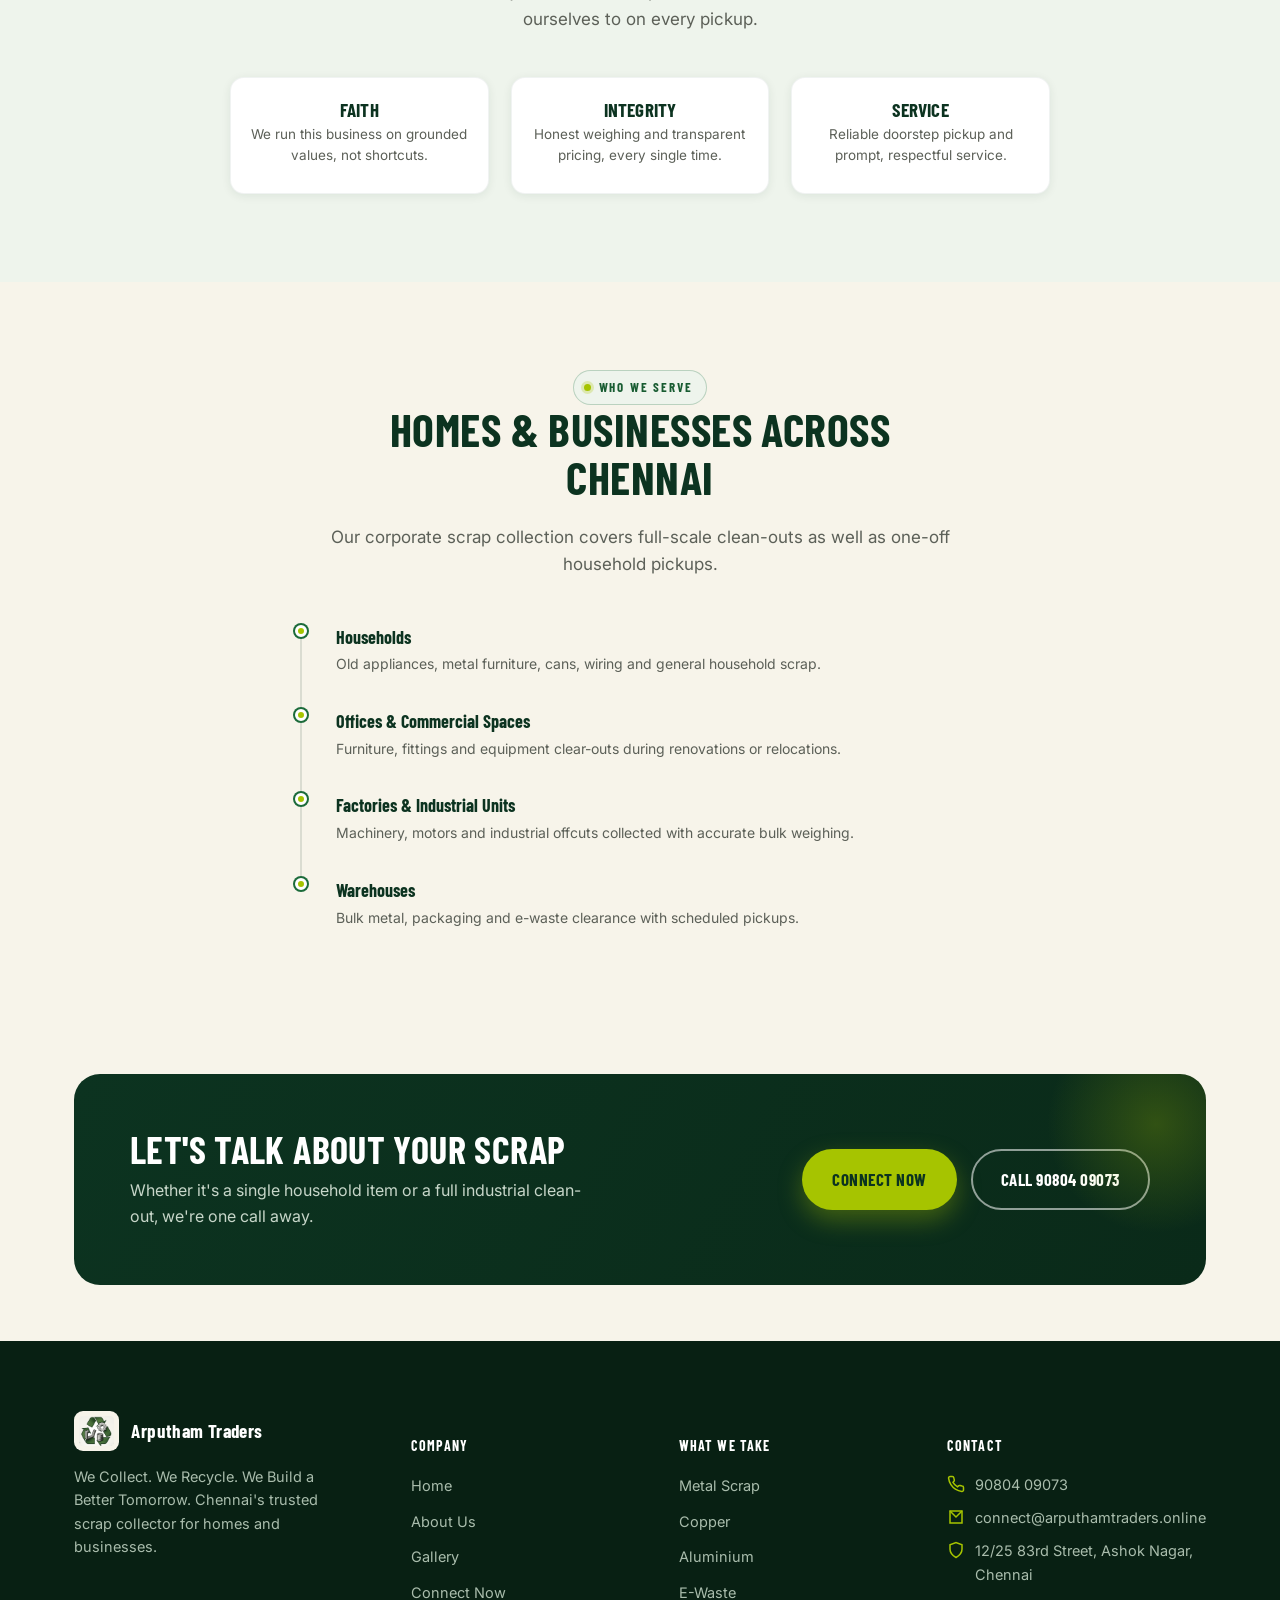
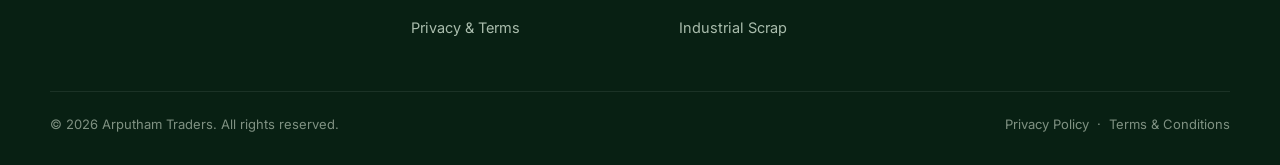
==== commit f66b24a5: "site name" ====
--- a/about.html
+++ b/about.html
@@ -162,7 +162,7 @@
       <h5>Contact</h5>
       <ul class="footer-contact">
         <li><svg viewBox="0 0 24 24" fill="none" stroke="currentColor" stroke-width="2"><path d="M22 16.9v3a2 2 0 0 1-2.2 2 19.8 19.8 0 0 1-8.6-3.1 19.5 19.5 0 0 1-6-6A19.8 19.8 0 0 1 2.1 4.2 2 2 0 0 1 4.1 2h3a2 2 0 0 1 2 1.7c.1.9.3 1.8.6 2.7a2 2 0 0 1-.5 2.1L8 9.8a16 16 0 0 0 6 6l1.3-1.3a2 2 0 0 1 2.1-.5c.9.3 1.8.5 2.7.6a2 2 0 0 1 1.9 2z"/></svg><a href="tel:+919080409073">90804 09073</a></li>
-        <li><svg viewBox="0 0 24 24" fill="none" stroke="currentColor" stroke-width="2"><path d="M4 4h16v16H4z"/><path d="m4 4 8 8 8-8"/></svg><a href="mailto:connect@arputhamtraders.work.gd">connect@arputhamtraders.work.gd</a></li>
+        <li><svg viewBox="0 0 24 24" fill="none" stroke="currentColor" stroke-width="2"><path d="M4 4h16v16H4z"/><path d="m4 4 8 8 8-8"/></svg><a href="mailto:connect@arputhamtraders.online">connect@arputhamtraders.online</a></li>
         <li><svg viewBox="0 0 24 24" fill="none" stroke="currentColor" stroke-width="2"><path d="M12 22s8-4.5 8-11V5l-8-3-8 3v6c0 6.5 8 11 8 11Z"/></svg><span>12/25 83rd Street, Ashok Nagar, Chennai</span></li>
       </ul>
     </div>
